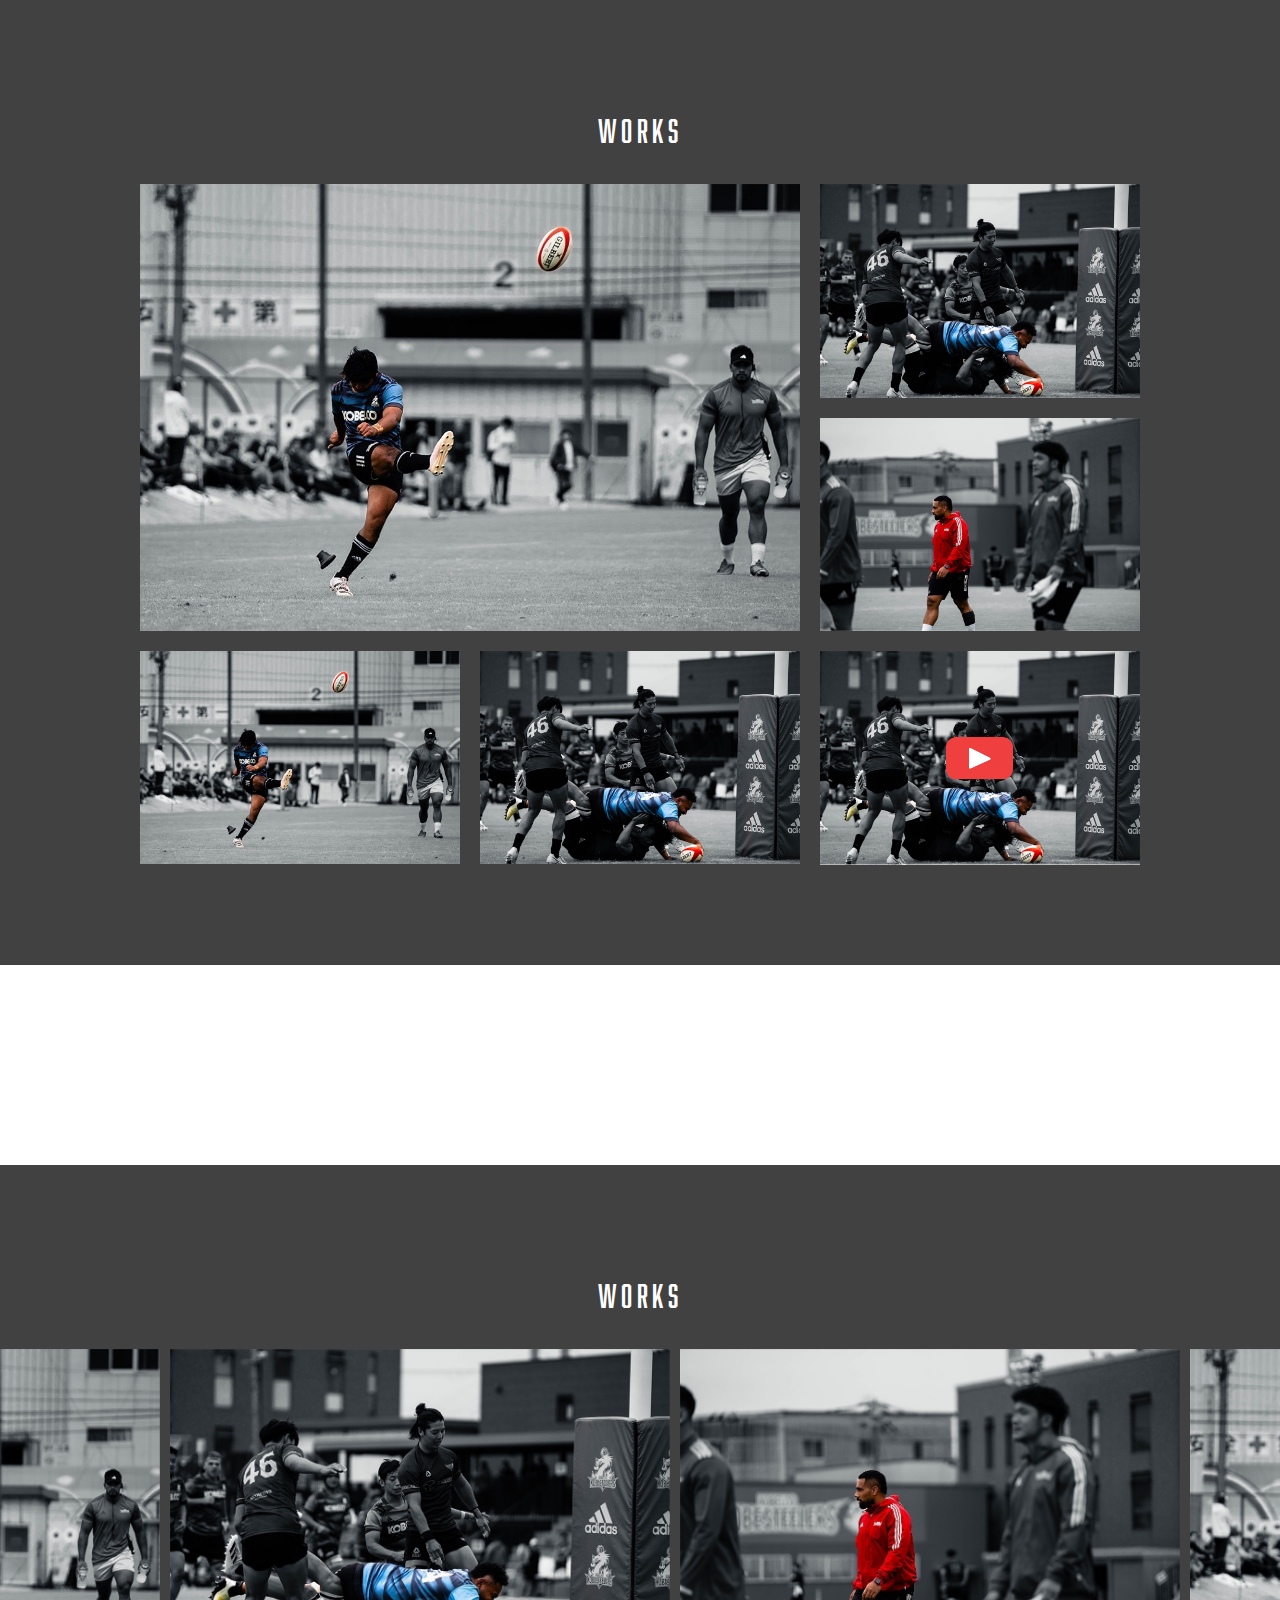
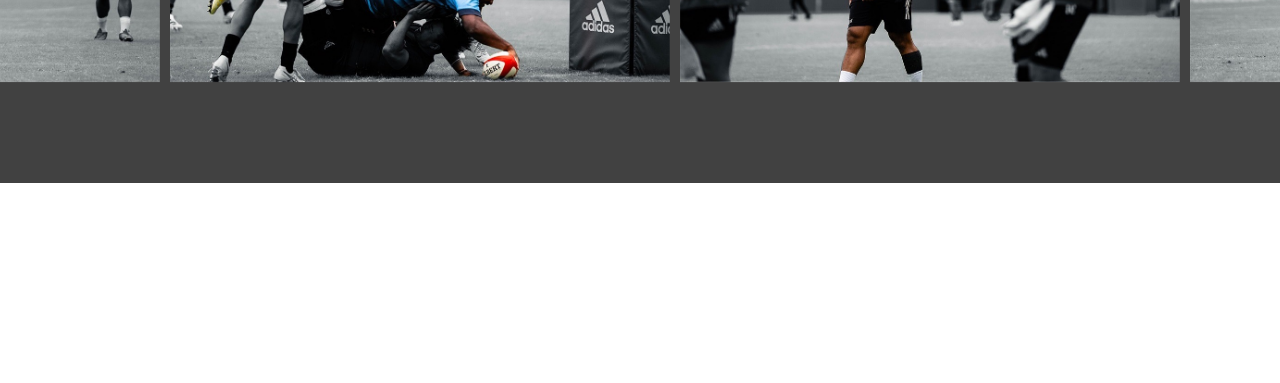
==== index.html @ 7a133d33 "worksのテスト" ====
<!DOCTYPE html>
<html lang="ja">
<head>
  <meta charset="UTF-8">
  <meta name="viewport" content="width=device-width, initial-scale=1.0">
  <meta name="robots" content="noindex">
  <title>SportsGrapher_Ryota Irie</title>
  <link rel="shortcut icon" href="/favicon.ico">
  <link rel="preconnect" href="https://fonts.googleapis.com">
  <link rel="preconnect" href="https://fonts.gstatic.com" crossorigin>
  <link href="https://fonts.googleapis.com/css2?family=Noto+Sans+JP:wght@400;700&family=Noto+Serif+JP:wght@400;700&display=swap" rel="stylesheet">
  <link href="https://fonts.googleapis.com/css2?family=Montserrat:wght@400;600;700&display=swap" rel="stylesheet">  
  <link
    rel="stylesheet"
    href="https://cdn.jsdelivr.net/npm/swiper@11/swiper-bundle.min.css"
  />
  <link rel="stylesheet" href="./css/reset.css">
  <link rel="stylesheet" href="./css/style.css">

</head>
<body>


  <section class="works">
    <div class="works__inner inner">
      <h2 class="works__title sec-title">WORKS</h2>
      <div class="works__grid">
        <button class="works__item big-box js-open-modal" data-slide-index="0">
          <img src="./img/item1.jpg" alt="">
        </button>
        <button class="works__item js-open-modal" data-slide-index="1">
          <img src="./img/item2.jpg" alt="">
        </button>
        <button class="works__item js-open-modal" data-slide-index="2">
          <img src="./img/item3.jpg" alt="">
        </button>
        <button class="works__item js-open-modal" data-slide-index="3">
          <img src="./img/item1.jpg" alt="">
        </button>
        <button class="works__item js-open-modal" data-slide-index="4">
          <img src="./img/item2.jpg" alt="">
        </button>
        <button class="works__item js-open-modal" data-slide-index="5">
          <img src="./img/item_V1.jpg" alt="">
        </button>
      </div>
    </div>
  </section>

  <div class="blank"></div>
  
  <section class="works">
    <div class="works__inner inner">
      <h2 class="works__title sec-title">WORKS</h2>
      <div class="swiper2 works__swiper2">
        <div class="works2__wrapper swiper-wrapper">
          <div class="swiper-slide works2__wrapper">
            <button class="works2__item big-box js-open-modal" data-slide-index="0">
              <img src="./img/item1.jpg" alt="">
            </button>
          </div>
          <div class="swiper-slide works2__wrapper">
            <button class="works2__item js-open-modal" data-slide-index="1">
              <img src="./img/item2.jpg" alt="">
            </button>
          </div>
          <div class="swiper-slide works2__wrapper">
            <button class="works2__item js-open-modal" data-slide-index="2">
              <img src="./img/item3.jpg" alt="">
            </button>
          </div>
          <div class="swiper-slide works2__wrapper">
            <button class="works2__item js-open-modal" data-slide-index="3">
              <img src="./img/item1.jpg" alt="">
            </button>
          </div>
          <div class="swiper-slide works2__wrapper">
            <button class="works2__item js-open-modal" data-slide-index="4">
              <img src="./img/item2.jpg" alt="">
            </button>
          </div>
          <div class="swiper-slide works2__wrapper">
            <button class="works2__item js-open-modal" data-slide-index="5">
              <img src="./img/item_V1.jpg" alt="">
            </button>
        </div>
      </div>
    </div>
  </section>

  <div class="blank"></div>


      <!-- モーダル -->
      <div class="modal" id="modal">
        <div class="modal__overlay js-close-modal"></div>
        <div class="modal__content">
          <button class="modal__close-btn js-close-modal" aria-label="閉じる">
            <img src="./img/close-icon.png" alt="">
          </button>
          <!-- スライダー -->
          <div class="swiper modal__slider">
            <div class="swiper-wrapper">
              <div class="swiper-slide modal__slide">
                <img src="./img/item1.jpg" alt="">
              </div>
              <div class="swiper-slide modal__slide">
                <img src="./img/item2.jpg" alt="">
              </div>
              <div class="swiper-slide modal__slide">
                <img src="./img/item3.jpg" alt="">
              </div>
              <div class="swiper-slide modal__slide">
                <img src="./img/item1.jpg" alt="">
              </div>
              <div class="swiper-slide modal__slide">
                <img src="./img/item2.jpg" alt="">
              </div>
              <div class="swiper-slide modal__slide">
                <div class="movie__iframe">
                  <iframe src="https://www.youtube.com/embed/4XTF16CcqPc?si=3diGPHexbP-JoWYv" title="YouTube video player" frameborder="0" allow="accelerometer; autoplay; clipboard-write; encrypted-media; gyroscope; picture-in-picture; web-share" allowfullscreen></iframe>
                </div>
            </div>
            <div class="swiper-button-prev"></div>
            <div class="swiper-button-next"></div>
          </div>
        </div>
      </div>
  

  <script src="https://cdn.jsdelivr.net/npm/swiper@11/swiper-bundle.min.js"></script>
  <script src="https://ajax.googleapis.com/ajax/libs/jquery/3.7.1/jquery.min.js"></script>
  <script src="./js/script.js"></script>
</body>
</html>
---- css/style.css ----
@charset "UTF-8";
@font-face {
  font-family: "myfont_logo";
  src: url("../fonts/Baka Too Regular.otf") format("opentype");
}
@font-face {
  font-family: "myfont_sectitle";
  src: url("../fonts/AbolitionTest-Regular.otf") format("opentype");
}
@font-face {
  font-family: "myfont_text";
  src: url("../fonts/BAHNSCHRIFT.TTF") format("truetype");
}
body {
  line-height: 1.7;
  overflow-x: hidden;
}

.inner {
  margin-left: auto;
  margin-right: auto;
}

.sec-title {
  font-family: "myfont_sectitle", sans-serif;
  font-size: 32px;
  letter-spacing: 4.48px;
  font-weight: 400;
  text-align: center;
}

.works {
  background: rgba(17, 17, 17, 0.8);
  padding-top: 100px;
  padding-bottom: 100px;
  overflow: hidden;
}

.works__inner {
  max-width: 1060px;
  padding-left: 30px;
  padding-right: 30px;
}

.works__title {
  color: #fff;
}

.works__grid {
  margin-top: 30px;
  display: grid;
  grid-template-columns: repeat(auto-fit, minmax(300px, 1fr));
  gap: 20px;
}
.works__grid button {
  display: block;
}

.works__item {
  overflow: hidden;
}
.works__item:hover img {
  transform: scale(105%);
}
.works__item img {
  transition: transform 0.3s;
}
@media screen and (min-width: 768px) {
  .works__item.big-box {
    grid-column: 1/3;
    grid-row: 1/3;
  }
  .works__item.big-box img {
    -o-object-fit: cover;
       object-fit: cover;
    width: 100%;
    height: 100%;
  }
}

/* モーダル */
.modal {
  position: fixed;
  top: 0;
  left: 0;
  width: 100%;
  height: 100vh;
  padding: 30px;
  display: flex;
  align-items: center;
  justify-content: center;
  transition: opacity 0.3s;
  pointer-events: none;
  opacity: 0;
  z-index: 100;
  background-color: rgba(120, 123, 131, 0.8);
  overscroll-behavior-y: none;
}

/* モーダルがactiveの時 */
.modal.is-active {
  opacity: 1;
  pointer-events: auto;
}

/* モーダル背景のオーバーレイ部分 */
.modal__overlay {
  position: absolute;
  width: 100%;
  height: 100%;
  cursor: pointer;
}

/* モーダルのコンテンツ */
.modal__content {
  position: relative;
  width: 100%;
  max-width: 1000px;
}

/* モーダルを閉じるボタン */
.modal__close-btn {
  position: absolute;
  right: 20px;
  top: 20px;
  width: 30px;
  height: 30px;
  cursor: pointer;
  z-index: 10;
}

/* Swiperの矢印部分 */
@media (max-width: 768px) {
  .modal .swiper-button-next,
  .modal .swiper-button-prev {
    display: none;
  }
}
.swiper-button-next,
.swiper-button-prev {
  color: #fff;
}

.swiper-button-next {
  right: 20px;
}

.swiper-button-prev {
  left: 20px;
}

.blank {
  background: #fff;
  width: 100%;
  height: 200px;
}

.works__swiper2 {
  margin-top: 30px;
}

.works2__wrapper {
  transition-timing-function: linear;
}

.works2__wrapper {
  margin-left: 10px;
}
.works2__wrapper img {
  height: auto;
  width: 100%;
}

.works2__item {
  width: 100%;
}
.works2__item:hover {
  opacity: 0.7;
}

.movie__iframe {
  text-align: center;
  padding: 50px;
}
.movie__iframe iframe {
  width: 100%;
  height: auto;
  aspect-ratio: 1.7783505155;
}
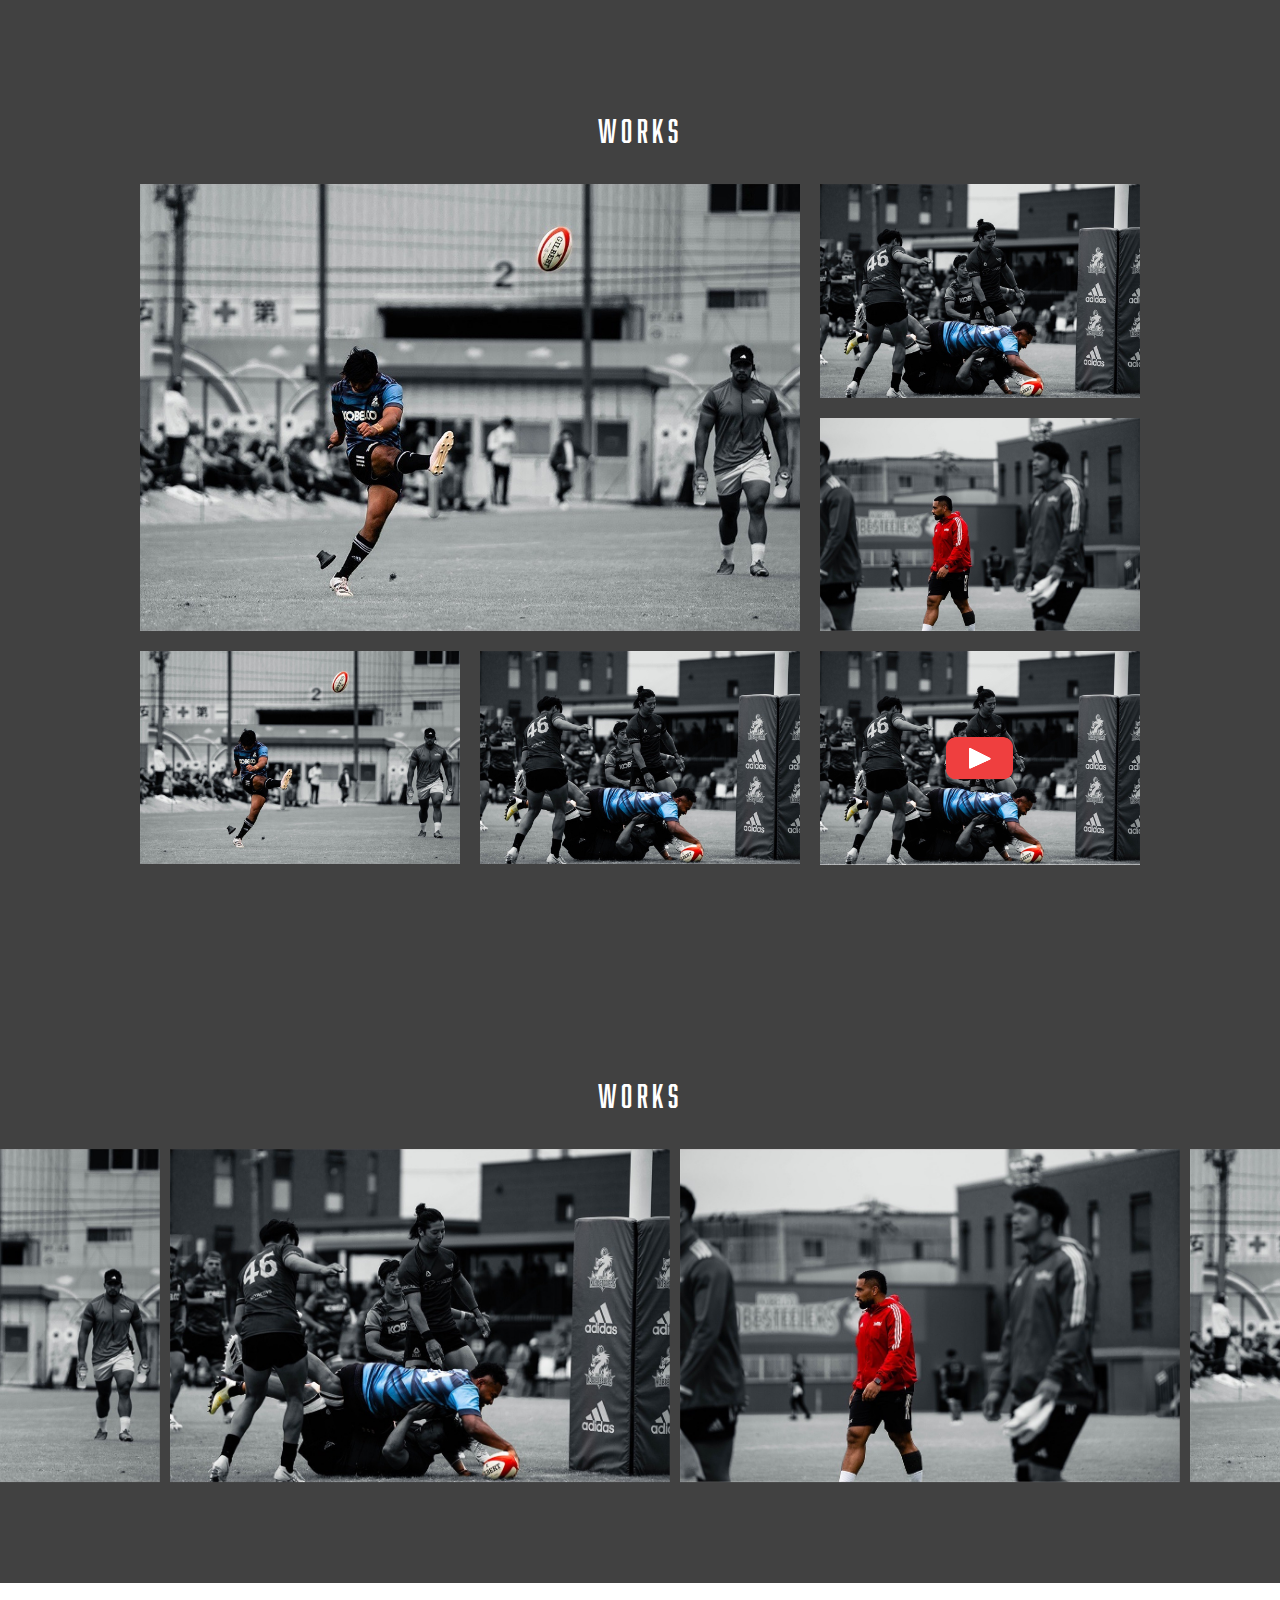
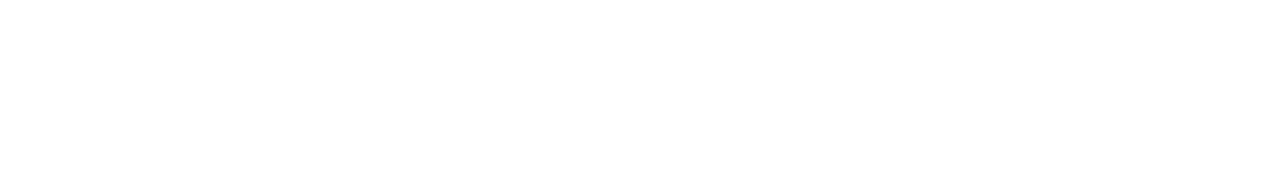
==== commit 2e5c5063: "blankのクラス変更" ====
--- a/index.html
+++ b/index.html
@@ -47,7 +47,7 @@
     </div>
   </section>
 
-  <div class="blank"></div>
+  <div class="blank_space"></div>
   
   <section class="works">
     <div class="works__inner inner">
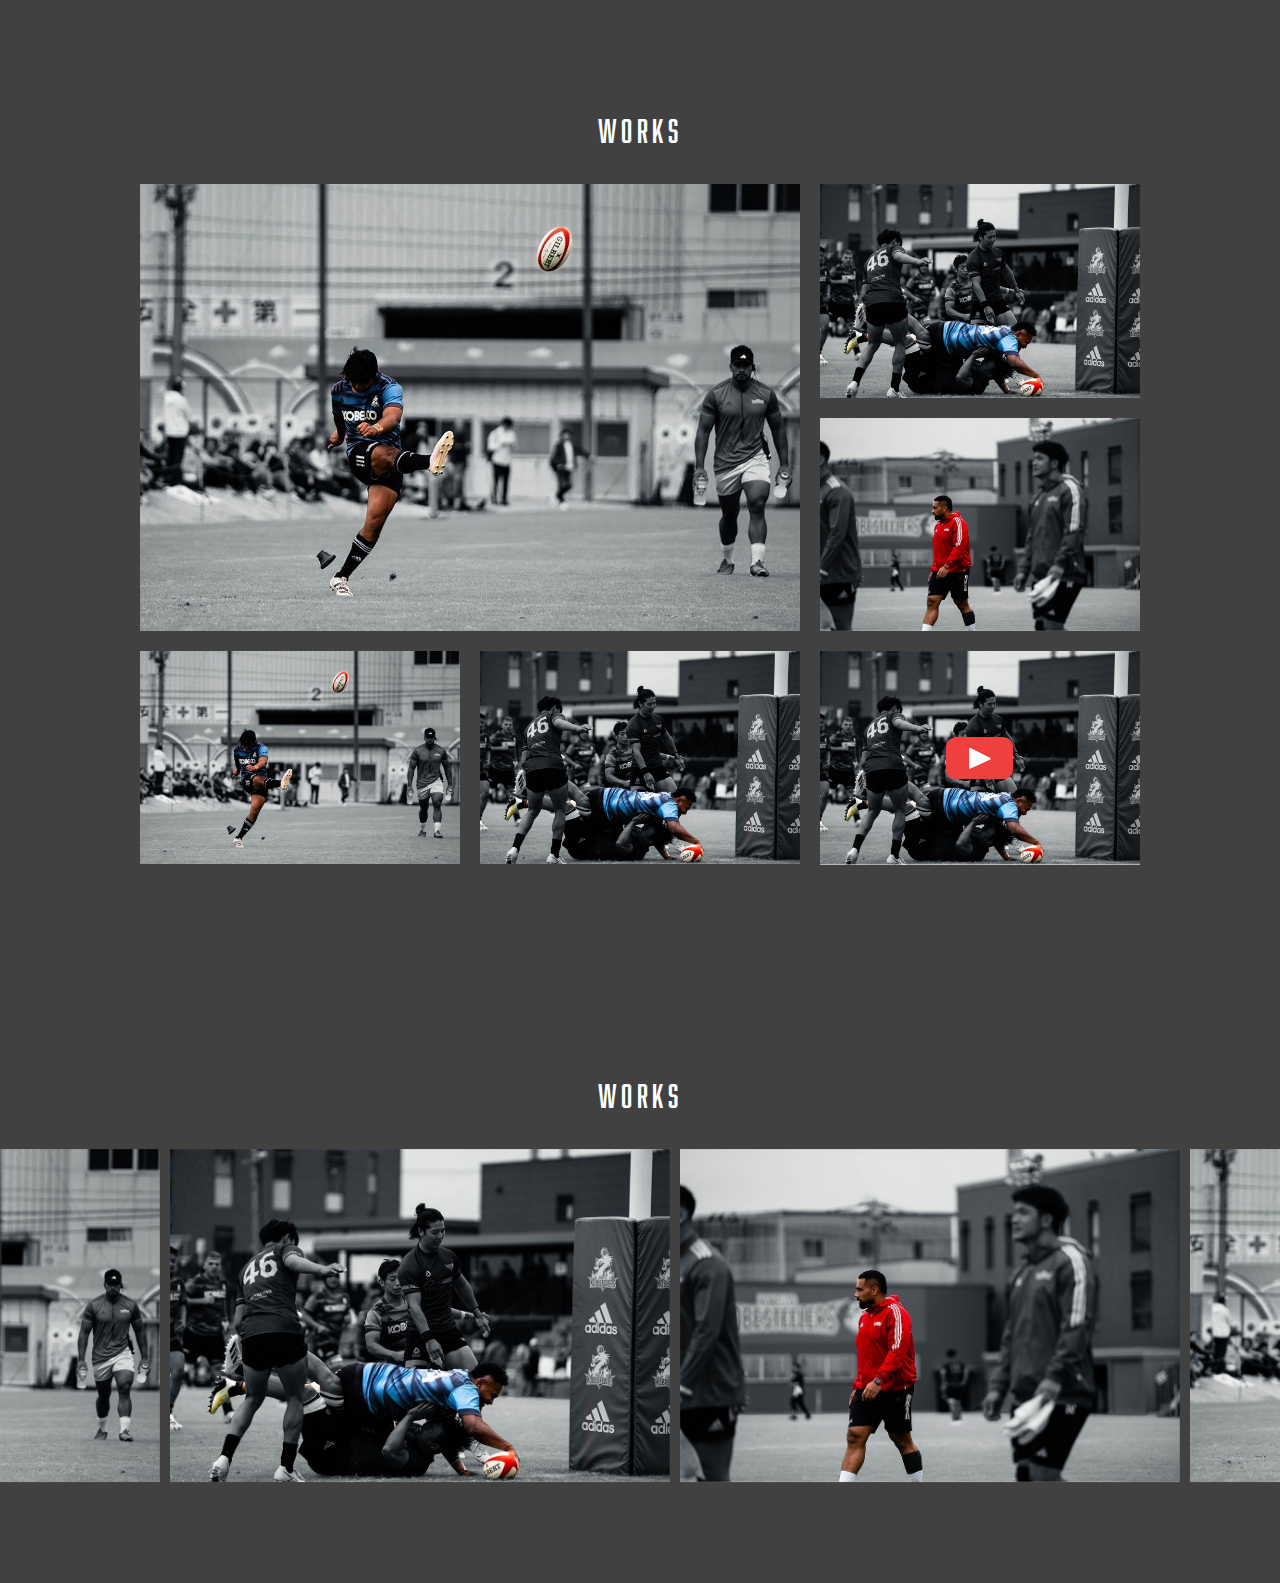
==== commit f3d58a00: "ブランチのテスト" ====
--- a/index.html
+++ b/index.html
@@ -88,7 +88,7 @@
     </div>
   </section>
 
-  <div class="blank"></div>
+  <div class="blank_space"></div>
 
 
       <!-- モーダル -->
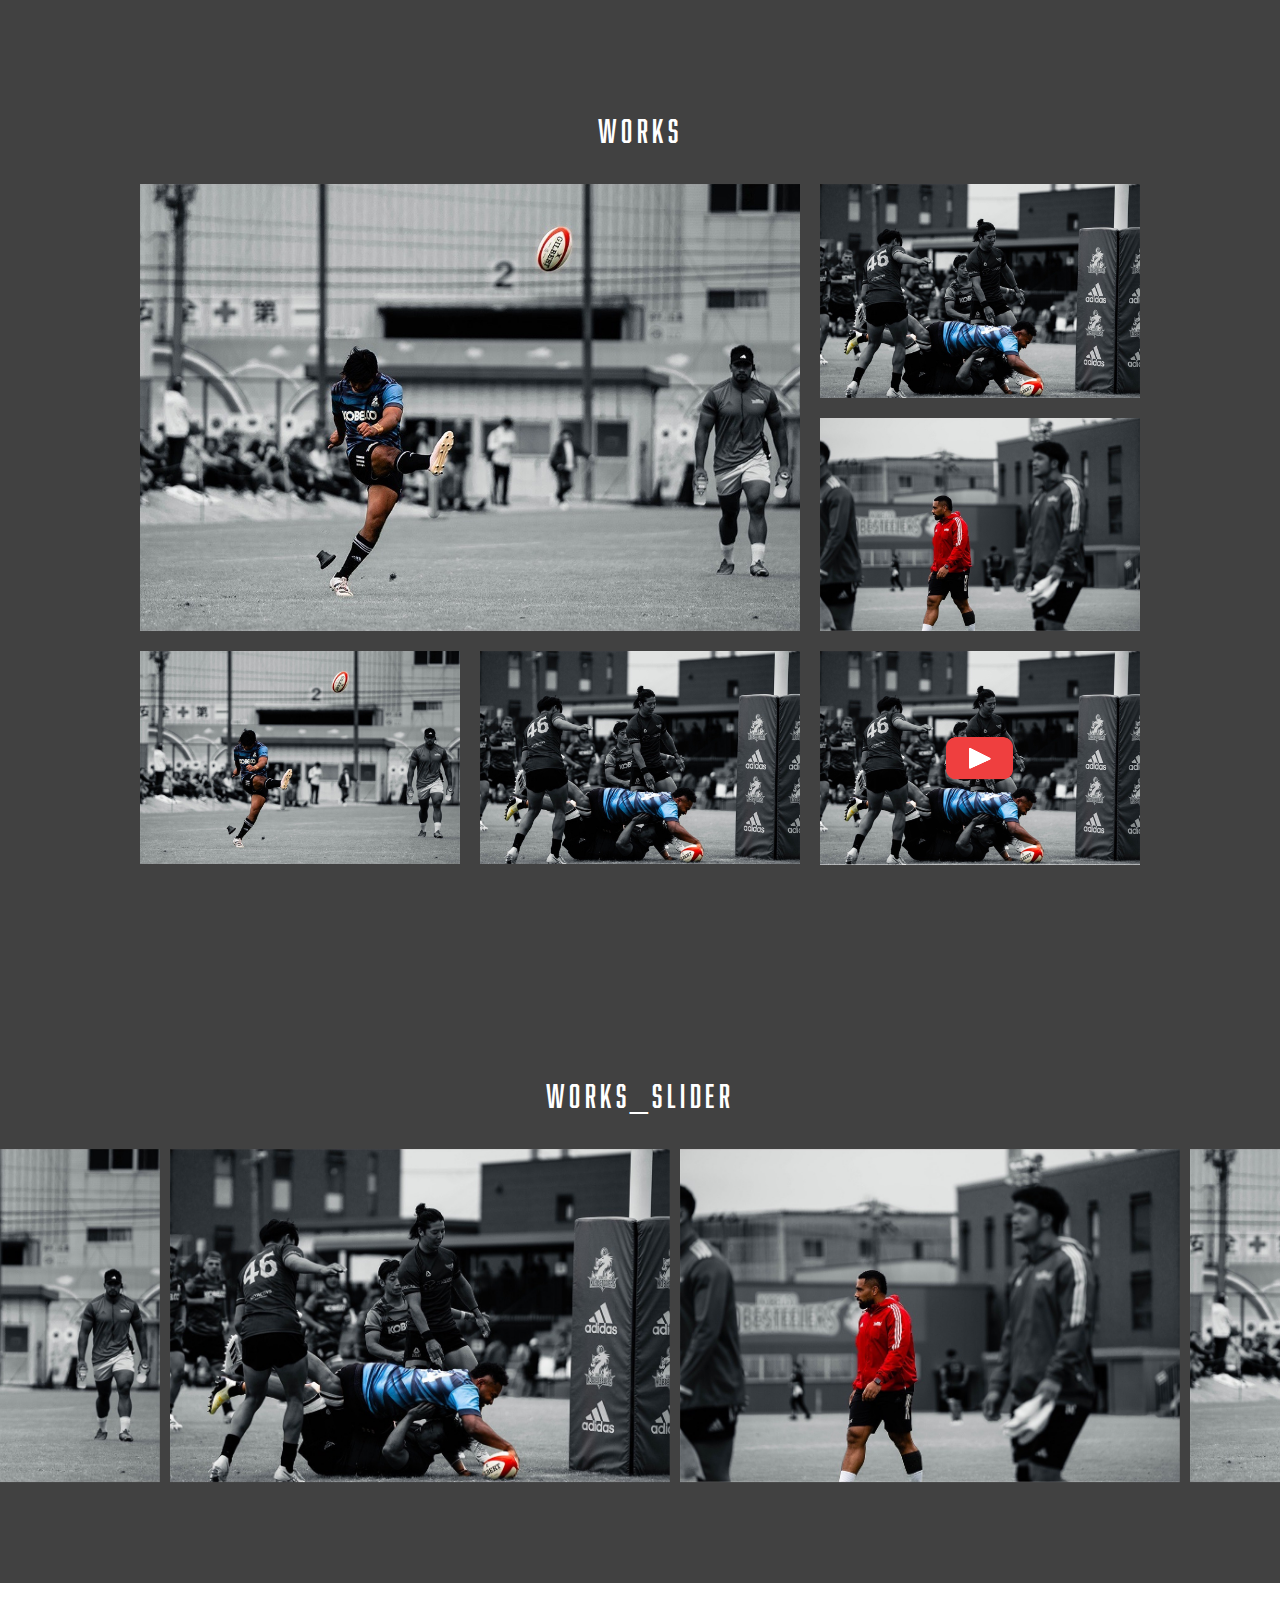
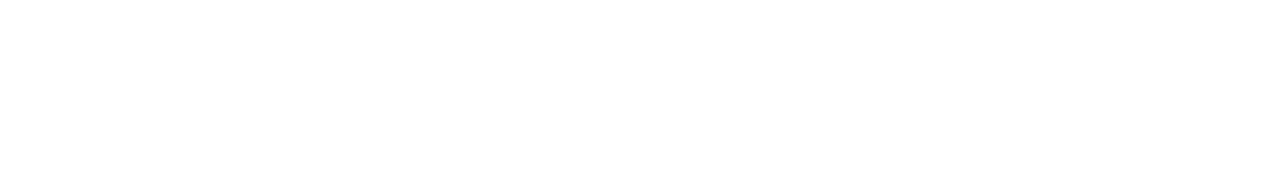
==== commit 2641aacf: "スライダー" ====
--- a/index.html
+++ b/index.html
@@ -51,7 +51,7 @@
   
   <section class="works">
     <div class="works__inner inner">
-      <h2 class="works__title sec-title">WORKS</h2>
+      <h2 class="works__title sec-title">WORKS_slider</h2>
       <div class="swiper2 works__swiper2">
         <div class="works2__wrapper swiper-wrapper">
           <div class="swiper-slide works2__wrapper">
@@ -88,7 +88,7 @@
     </div>
   </section>
 
-  <div class="blank_space"></div>
+  <div class="blank"></div>
 
 
       <!-- モーダル -->
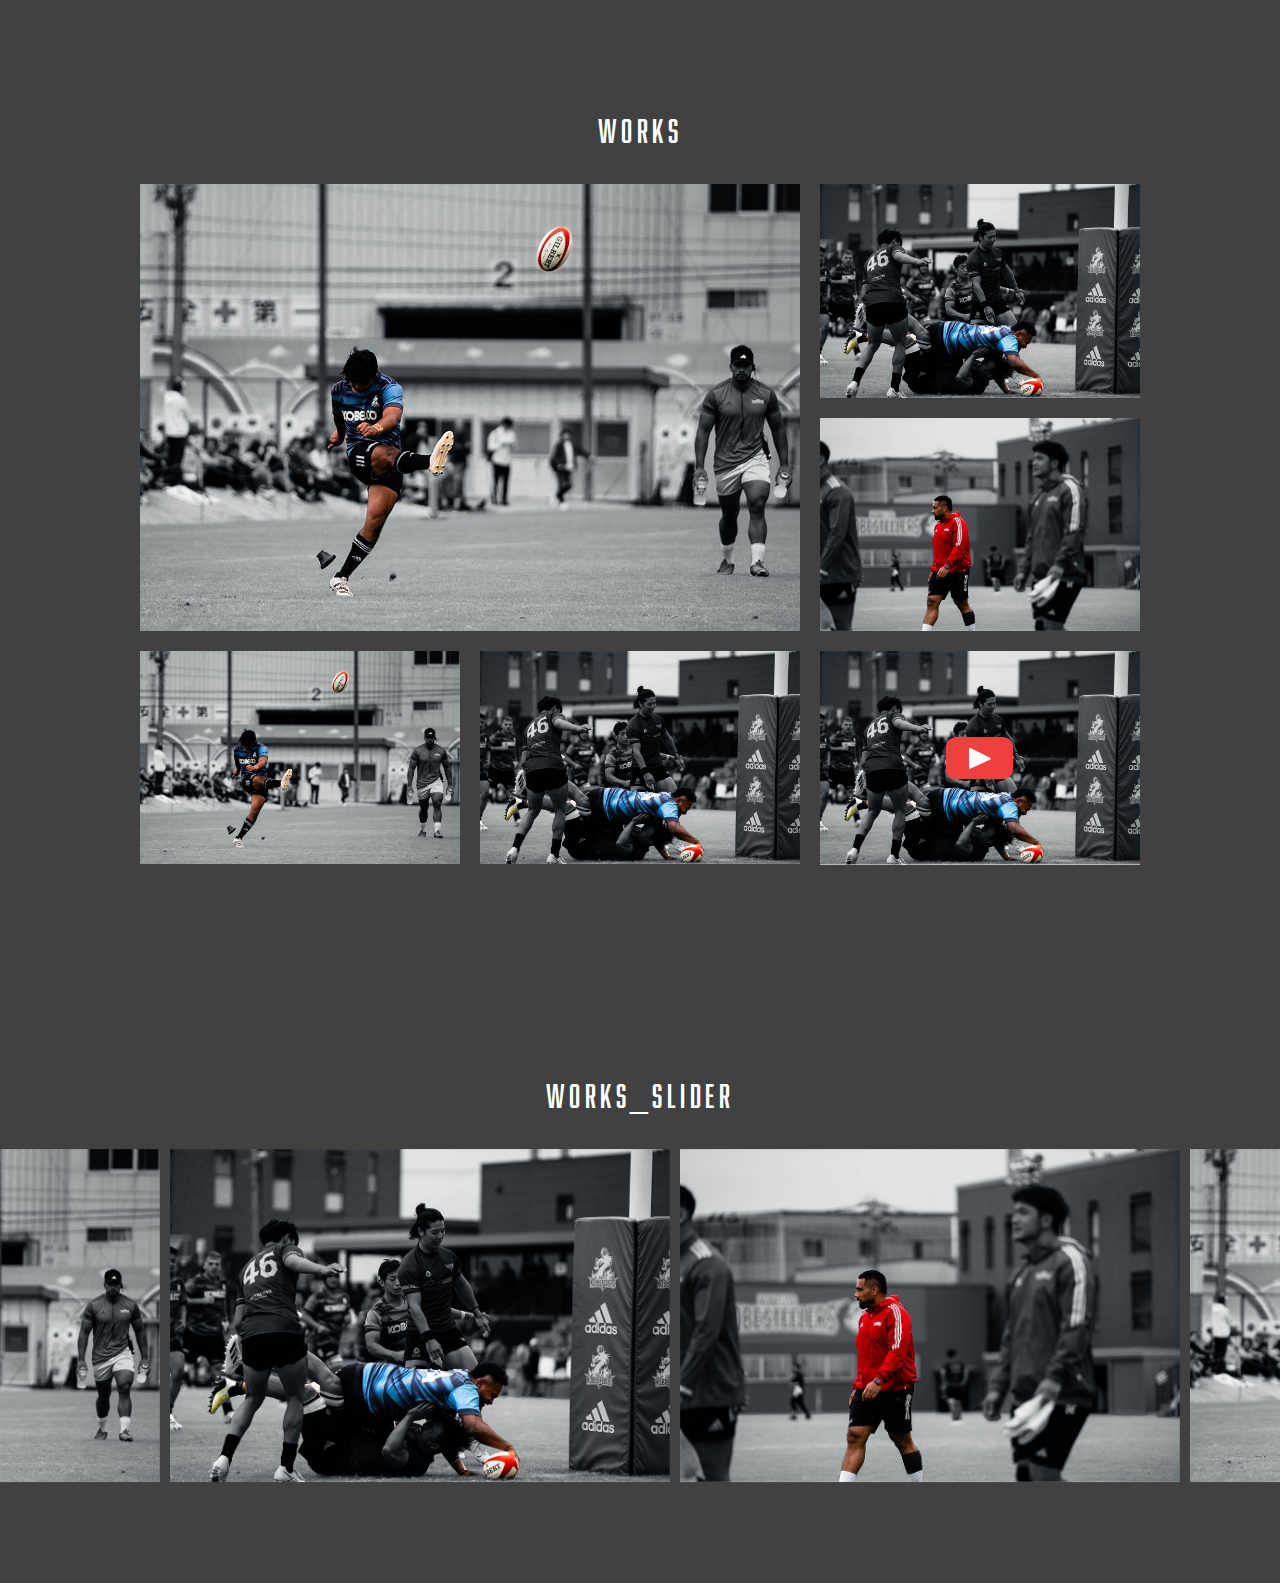
==== commit cc241596: "Merge branch 'test_branch'" ====
--- a/index.html
+++ b/index.html
@@ -88,7 +88,7 @@
     </div>
   </section>
 
-  <div class="blank"></div>
+  <div class="blank_space"></div>
 
 
       <!-- モーダル -->
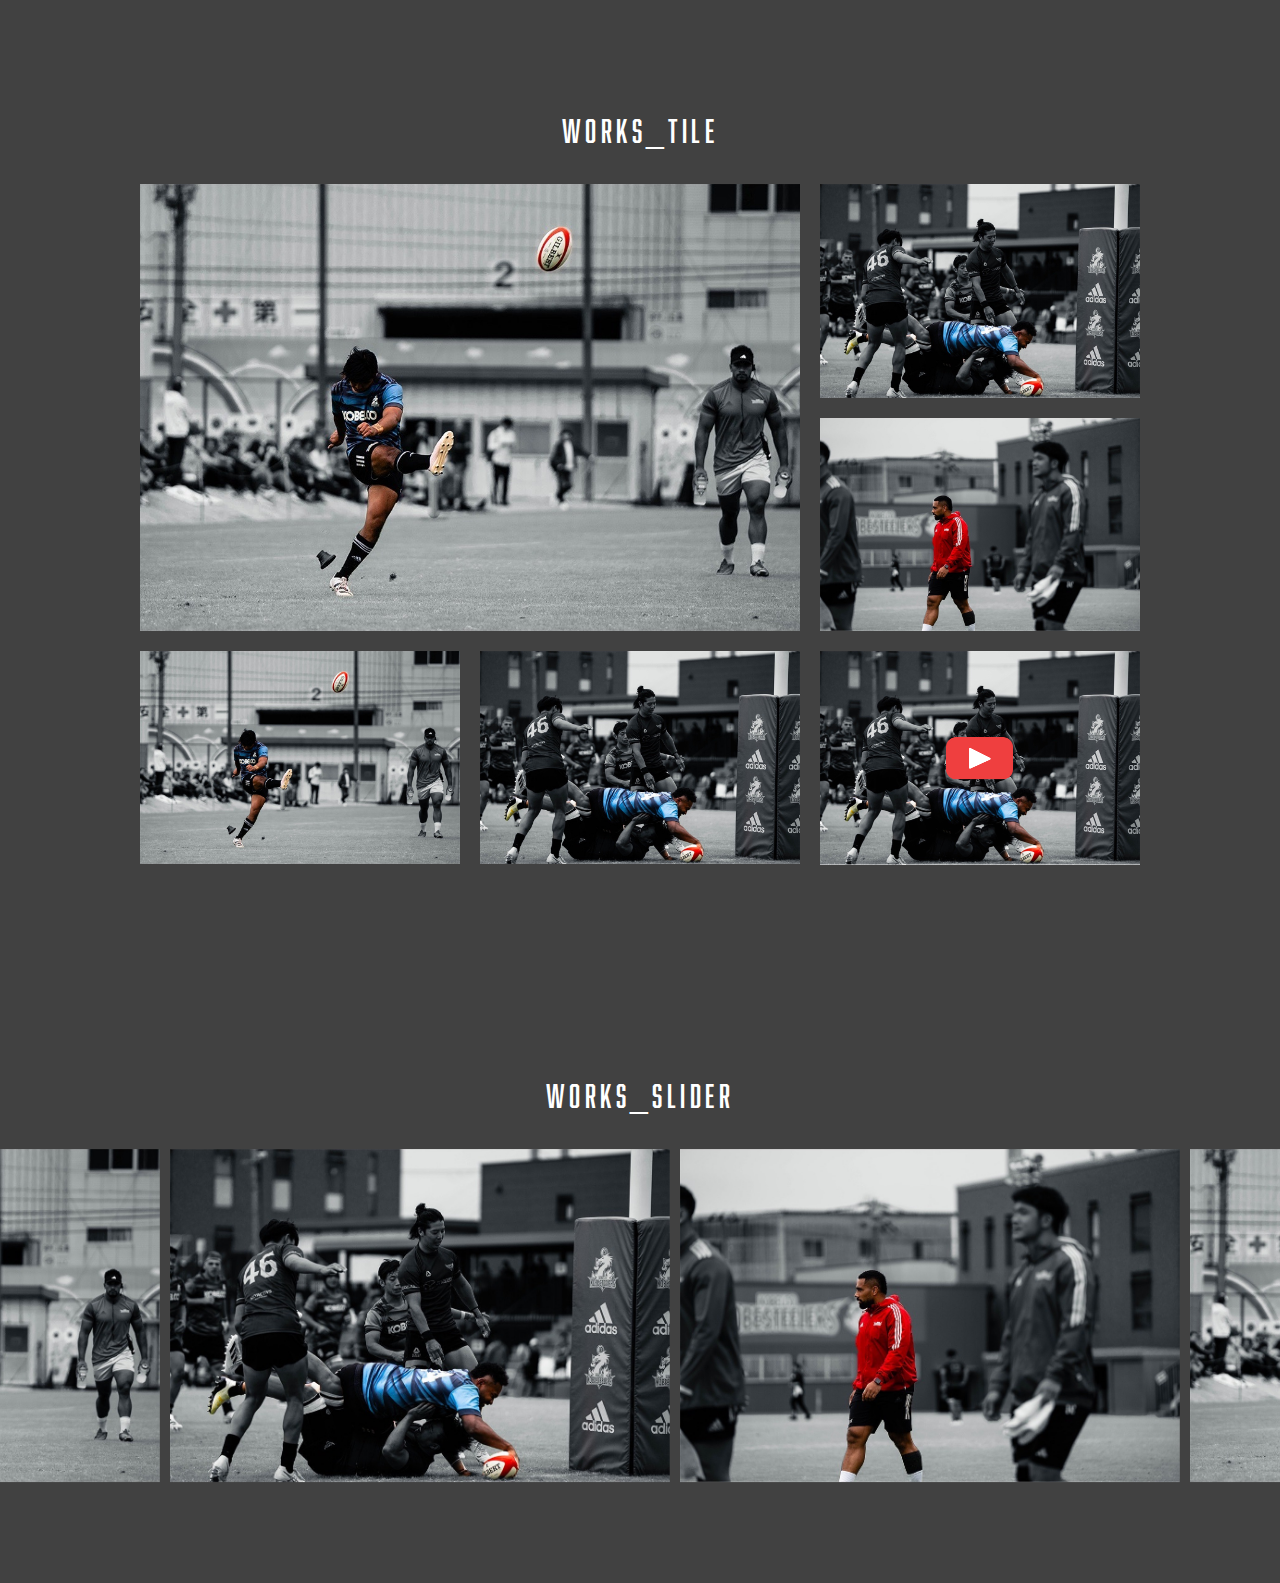
==== commit c5c8226b: "Update index.html" ====
--- a/index.html
+++ b/index.html
@@ -23,7 +23,7 @@
 
   <section class="works">
     <div class="works__inner inner">
-      <h2 class="works__title sec-title">WORKS</h2>
+      <h2 class="works__title sec-title">WORKS_tile</h2>
       <div class="works__grid">
         <button class="works__item big-box js-open-modal" data-slide-index="0">
           <img src="./img/item1.jpg" alt="">
@@ -132,4 +132,4 @@
   <script src="https://ajax.googleapis.com/ajax/libs/jquery/3.7.1/jquery.min.js"></script>
   <script src="./js/script.js"></script>
 </body>
-</html>+</html>
